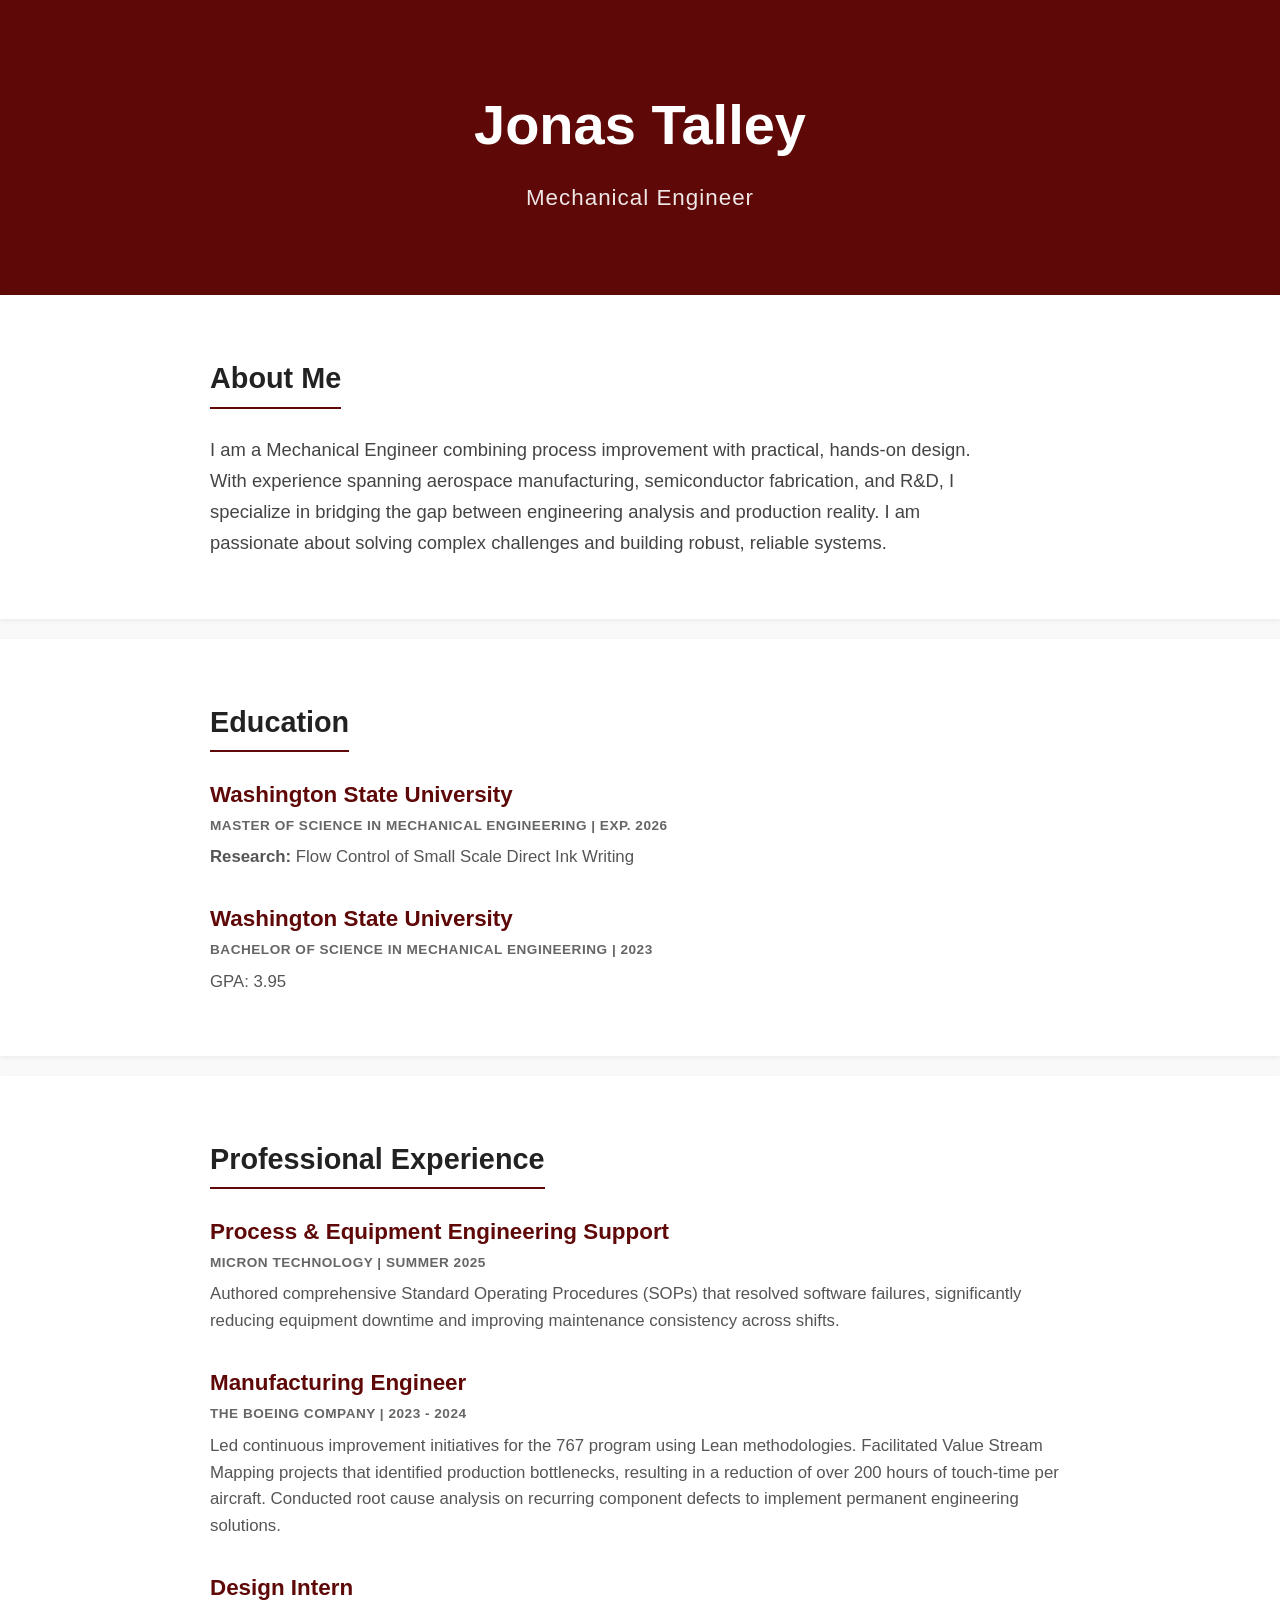
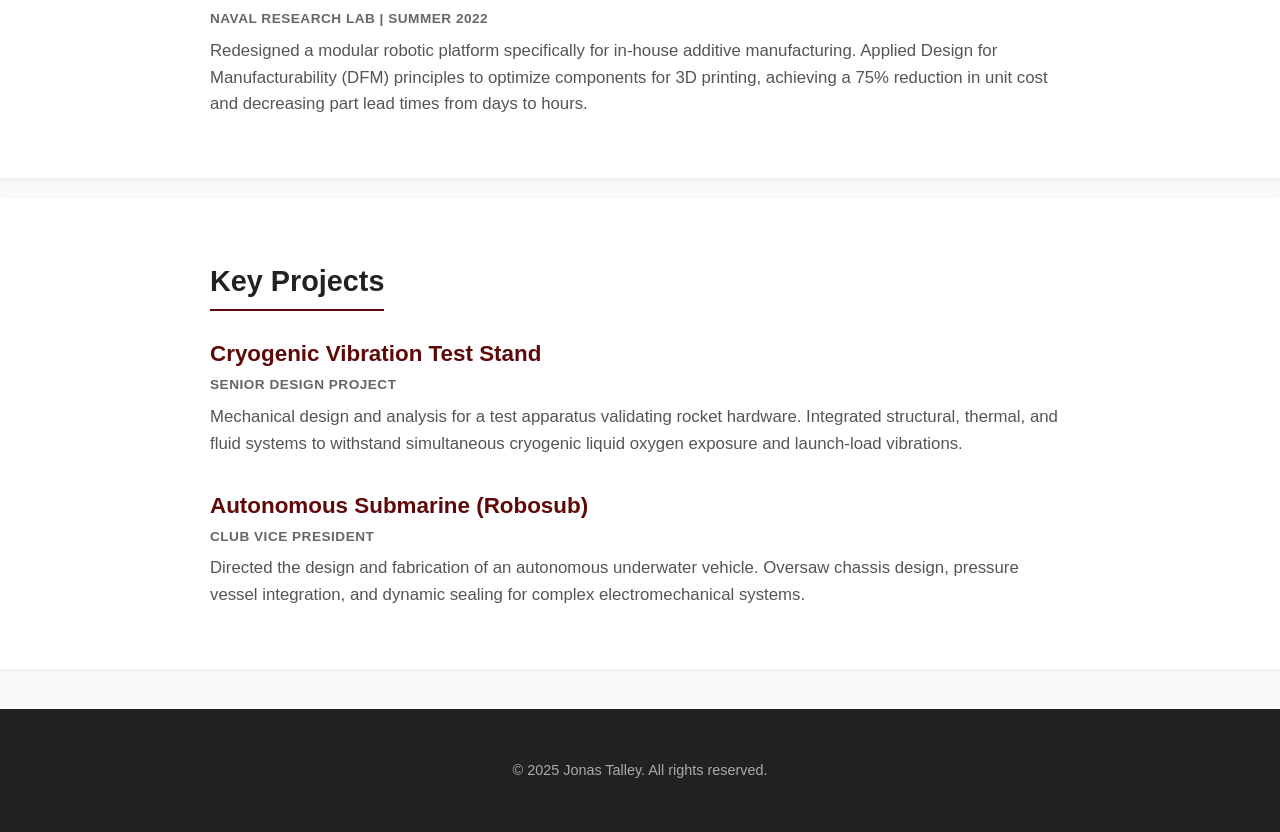
==== index.html @ 0e370367 "Detailed Experience Added more detailed experience and added projects section." ====
<!DOCTYPE html>
<html lang="en">
<head>
  <meta charset="UTF-8">
  <meta name="viewport" content="width=device-width, initial-scale=1.0">
  <title>Jonas Talley | Mechanical Engineer</title>
  <link rel="stylesheet" href="style.css">
</head>
<body>
  <!-- Header -->
  <header class="header">
    <div class="container">
      <h1 class="name">Jonas Talley</h1>
      <p class="title">Mechanical Engineer</p>
    </div>
  </header>

  <!-- About Me Section -->
  <section class="about" id="about">
    <div class="container">
      <h2>About Me</h2>
      <p>
        I am a Mechanical Engineer combining process improvement with practical, hands-on design. 
        With experience spanning aerospace manufacturing, semiconductor fabrication, and R&D, I specialize in 
        bridging the gap between engineering analysis and production reality. I am passionate about solving 
        complex challenges and building robust, reliable systems.
      </p>
    </div>
  </section>

  <!-- Education Section -->
  <section class="education" id="education">
    <div class="container">
      <h2>Education</h2>
      <div class="entry">
        <h3>Washington State University</h3>
        <p class="meta">Master of Science in Mechanical Engineering | Exp. 2026</p>
        <p><strong>Research:</strong> Flow Control of Small Scale Direct Ink Writing</p>
      </div>
      <div class="entry">
        <h3>Washington State University</h3>
        <p class="meta">Bachelor of Science in Mechanical Engineering | 2023</p>
        <p>GPA: 3.95</p>
      </div>
    </div>
  </section>

  <!-- Work Experience Section -->
  <section class="experience" id="experience">
    <div class="container">
      <h2>Professional Experience</h2>
      
      <div class="entry">
        <h3>Process & Equipment Engineering Support</h3>
        <p class="meta">Micron Technology | Summer 2025</p>
        <p>
          Authored comprehensive Standard Operating Procedures (SOPs) that resolved software failures, 
          significantly reducing equipment downtime and improving maintenance consistency across shifts.
        </p>
      </div>

      <div class="entry">
        <h3>Manufacturing Engineer</h3>
        <p class="meta">The Boeing Company | 2023 - 2024</p>
        <p>
          Led continuous improvement initiatives for the 767 program using Lean methodologies. 
          Facilitated Value Stream Mapping projects that identified production bottlenecks, resulting in a reduction 
          of over 200 hours of touch-time per aircraft. Conducted root cause analysis on recurring component defects 
          to implement permanent engineering solutions.
        </p>
      </div>

      <div class="entry">
        <h3>Design Intern</h3>
        <p class="meta">Naval Research Lab | Summer 2022</p>
        <p>
          Redesigned a modular robotic platform specifically for in-house additive manufacturing. 
          Applied Design for Manufacturability (DFM) principles to optimize components for 3D printing, 
          achieving a 75% reduction in unit cost and decreasing part lead times from days to hours.
        </p>
      </div>

    </div>
  </section>

  <!-- Projects Section -->
  <section class="projects" id="projects">
    <div class="container">
      <h2>Key Projects</h2>
      
      <div class="entry">
        <h3>Cryogenic Vibration Test Stand</h3>
        <p class="meta">Senior Design Project</p>
        <p>
          Mechanical design and analysis for a test apparatus validating rocket hardware. 
          Integrated structural, thermal, and fluid systems to withstand simultaneous cryogenic liquid oxygen 
          exposure and launch-load vibrations.
        </p>
      </div>

      <div class="entry">
        <h3>Autonomous Submarine (Robosub)</h3>
        <p class="meta">Club Vice President</p>
        <p>
          Directed the design and fabrication of an autonomous underwater vehicle. 
          Oversaw chassis design, pressure vessel integration, and dynamic sealing for complex electromechanical systems.
        </p>
      </div>

    </div>
  </section>

  <!-- Footer -->
  <footer class="footer">
    <div class="container">
      <p>&copy; 2025 Jonas Talley. All rights reserved.</p>
    </div>
  </footer>
</body>
</html>
---- style.css ----
/* General Reset */
* {
    margin: 0;
    padding: 0;
    box-sizing: border-box;
  }
  
  /* Body and Basic Styling */
  body {
    font-family: 'Helvetica Neue', Arial, sans-serif;
    line-height: 1.6;
    background-color: #f9f9f9;
    color: #333;
  }
  
  .container {
    max-width: 900px;
    margin: 0 auto;
    padding: 20px;
  }
  
  /* Header */
  .header {
    background-color: #5f0808;
    color: white;
    padding: 60px 0;
    text-align: center;
  }
  
  .header .name {
    font-size: 3.5rem;
    margin-bottom: 10px;
    font-weight: 700;
  }
  
  .header .title {
    font-size: 1.4rem;
    font-weight: 300;
    opacity: 0.9;
    letter-spacing: 1px;
  }
  
  /* Section Titles */
  h2 {
    font-size: 1.8rem;
    margin-bottom: 25px;
    color: #222;
    border-bottom: 2px solid #5f0808;
    display: inline-block;
    padding-bottom: 5px;
  }
  
  section {
    padding: 40px 0;
    background-color: #fff;
    margin-bottom: 20px;
    box-shadow: 0 2px 5px rgba(0,0,0,0.05);
  }

  /* About Section Specifics */
  .about p {
    font-size: 1.15rem;
    line-height: 1.7;
    color: #444;
    max-width: 800px;
  }
  
  /* Entries (Education, Experience, Projects) */
  .entry {
    margin-bottom: 30px;
  }
  
  .entry:last-child {
    margin-bottom: 0;
  }
  
  .entry h3 {
    font-size: 1.4rem;
    color: #5f0808;
    margin-bottom: 2px;
  }
  
  .entry .meta {
    font-size: 1rem;
    color: #666;
    font-weight: 600;
    margin-bottom: 8px;
    text-transform: uppercase;
    font-size: 0.85rem;
    letter-spacing: 0.5px;
  }
  
  .entry p {
    font-size: 1.05rem;
    color: #555;
  }
  
  /* Footer */
  .footer {
    background-color: #222;
    color: #aaa;
    padding: 30px 0;
    text-align: center;
    margin-top: 40px;
  }
  
  .footer p {
    font-size: 0.9rem;
  }
  
  /* Responsive */
  @media (max-width: 600px) {
    .header .name {
      font-size: 2.5rem;
    }
    .container {
      width: 90%;
    }
  }
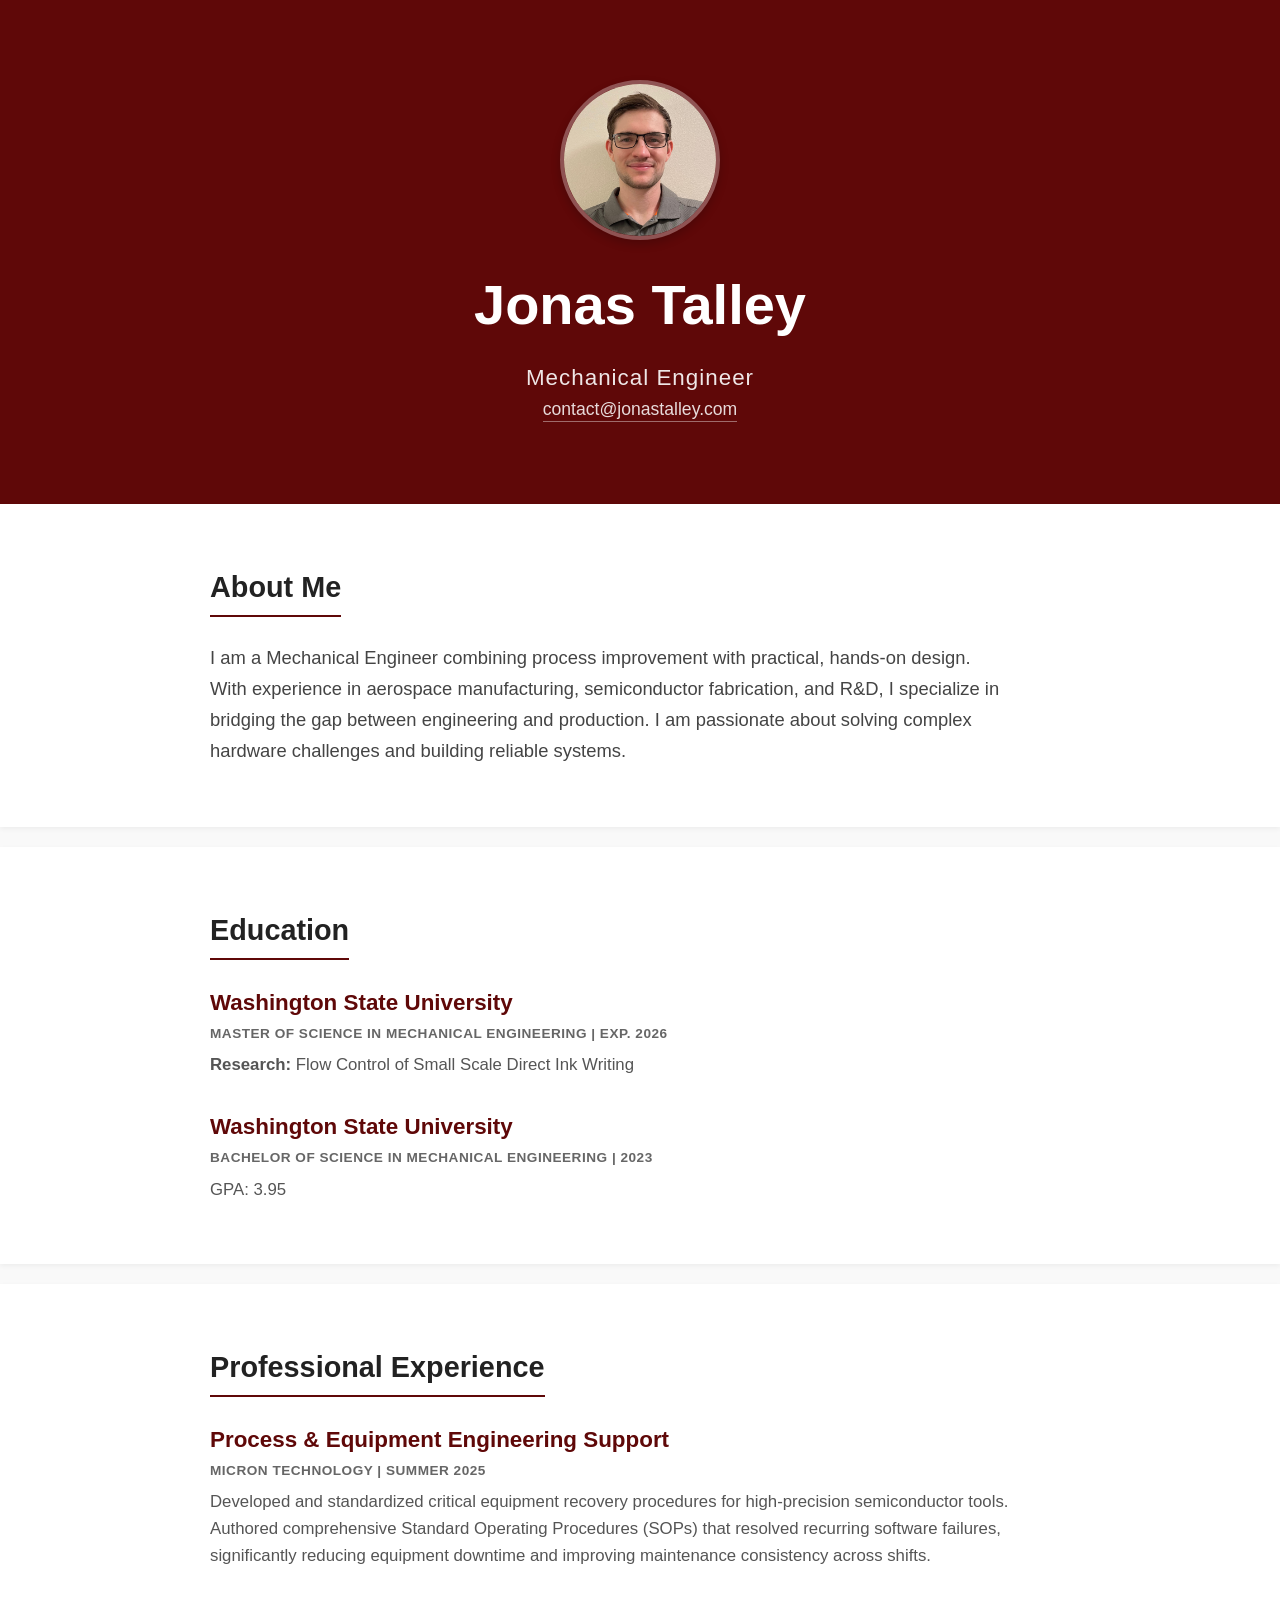
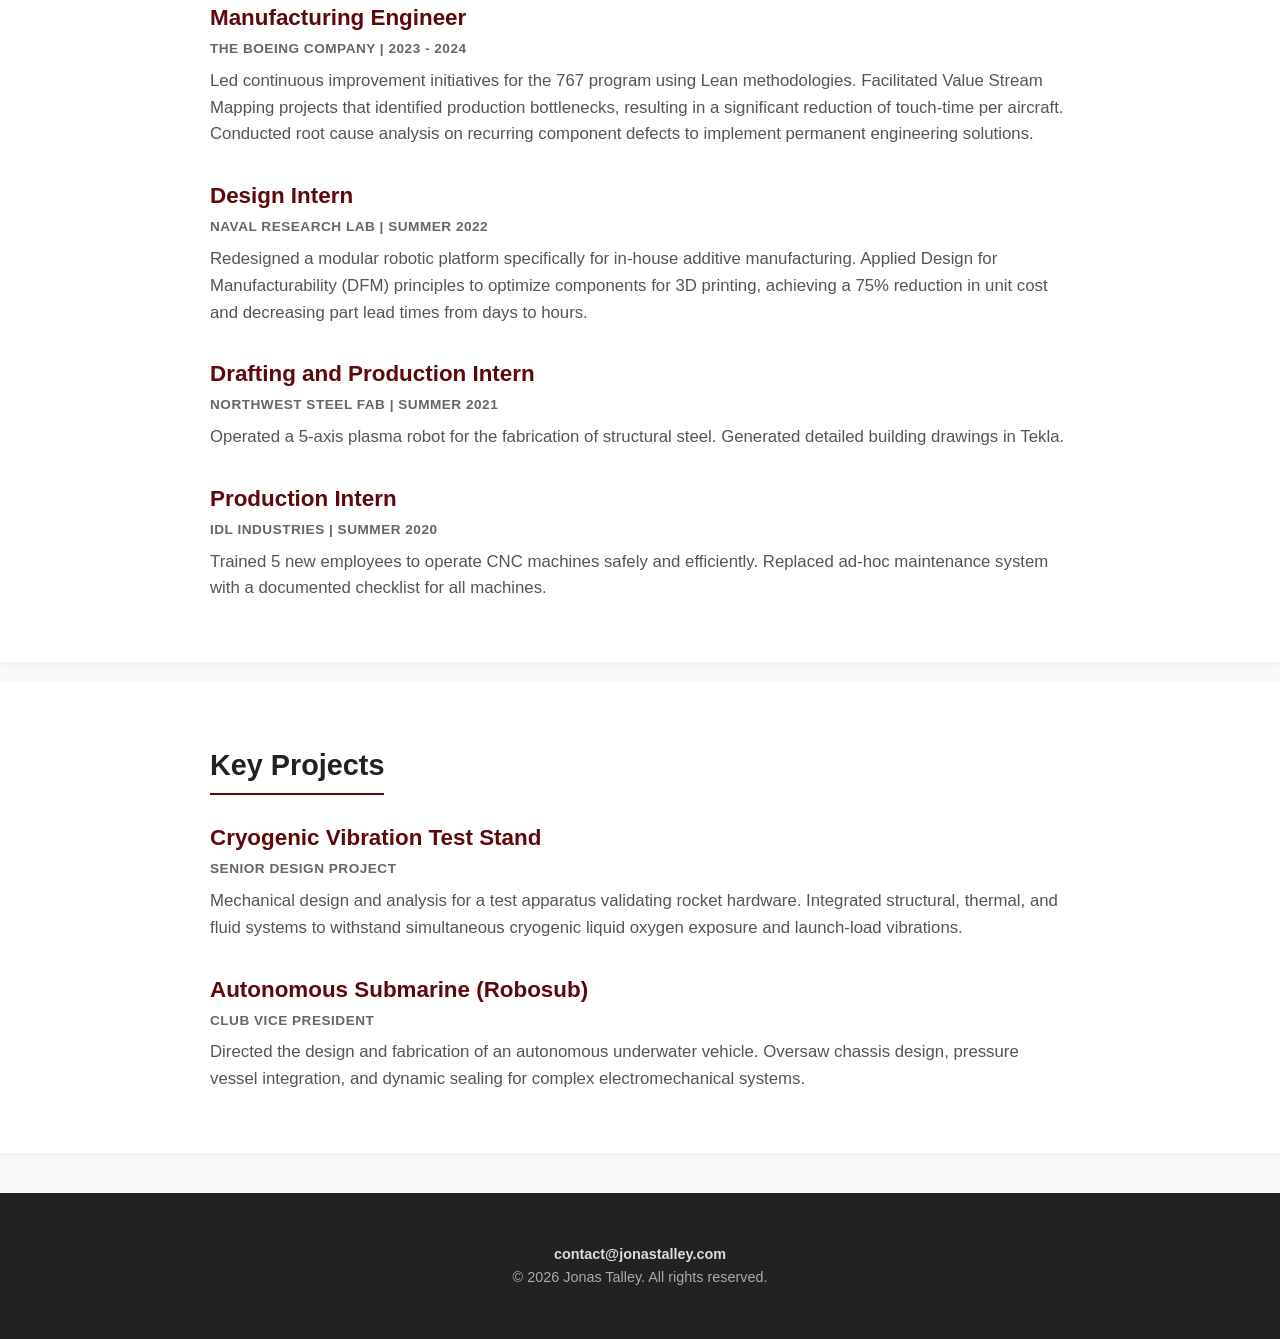
==== commit 1c0da273: "Photo & Contact Info Added profile photo and contact info. Added more relevant experience." ====
--- a/index.html
+++ b/index.html
@@ -10,8 +10,13 @@
   <!-- Header -->
   <header class="header">
     <div class="container">
+      <!-- Profile Photo: Updated path to 'images' folder -->
+      <img src="images/profile.jpg" alt="Jonas Talley" class="profile-photo">
+      
       <h1 class="name">Jonas Talley</h1>
       <p class="title">Mechanical Engineer</p>
+
+      <a href="mailto:contact@jonastalley.com" class="contact-link header-contact">contact@jonastalley.com</a>
     </div>
   </header>
 
@@ -21,9 +26,9 @@
       <h2>About Me</h2>
       <p>
         I am a Mechanical Engineer combining process improvement with practical, hands-on design. 
-        With experience spanning aerospace manufacturing, semiconductor fabrication, and R&D, I specialize in 
-        bridging the gap between engineering analysis and production reality. I am passionate about solving 
-        complex challenges and building robust, reliable systems.
+        With experience in aerospace manufacturing, semiconductor fabrication, and R&D, I specialize in 
+        bridging the gap between engineering and production. I am passionate about solving 
+        complex hardware challenges and building reliable systems.
       </p>
     </div>
   </section>
@@ -54,7 +59,8 @@
         <h3>Process & Equipment Engineering Support</h3>
         <p class="meta">Micron Technology | Summer 2025</p>
         <p>
-          Authored comprehensive Standard Operating Procedures (SOPs) that resolved software failures, 
+          Developed and standardized critical equipment recovery procedures for high-precision semiconductor tools. 
+          Authored comprehensive Standard Operating Procedures (SOPs) that resolved recurring software failures, 
           significantly reducing equipment downtime and improving maintenance consistency across shifts.
         </p>
       </div>
@@ -64,9 +70,9 @@
         <p class="meta">The Boeing Company | 2023 - 2024</p>
         <p>
           Led continuous improvement initiatives for the 767 program using Lean methodologies. 
-          Facilitated Value Stream Mapping projects that identified production bottlenecks, resulting in a reduction 
-          of over 200 hours of touch-time per aircraft. Conducted root cause analysis on recurring component defects 
-          to implement permanent engineering solutions.
+          Facilitated Value Stream Mapping projects that identified production bottlenecks, resulting in 
+          a significant reduction of touch-time per aircraft. Conducted root cause analysis on recurring 
+          component defects to implement permanent engineering solutions.
         </p>
       </div>
 
@@ -77,6 +83,24 @@
           Redesigned a modular robotic platform specifically for in-house additive manufacturing. 
           Applied Design for Manufacturability (DFM) principles to optimize components for 3D printing, 
           achieving a 75% reduction in unit cost and decreasing part lead times from days to hours.
+        </p>
+      </div>
+
+      <div class="entry">
+        <h3>Drafting and Production Intern</h3>
+        <p class="meta">Northwest Steel Fab | Summer 2021</p>
+        <p>
+          Operated a 5-axis plasma robot for the fabrication of structural steel. Generated detailed 
+          building drawings in Tekla.
+        </p>
+      </div>
+
+      <div class="entry">
+        <h3>Production Intern</h3>
+        <p class="meta">IDL Industries | Summer 2020</p>
+        <p>
+          Trained 5 new employees to operate CNC machines safely and efficiently.
+          Replaced ad-hoc maintenance system with a documented checklist for all machines.
         </p>
       </div>
 
@@ -113,8 +137,13 @@
   <!-- Footer -->
   <footer class="footer">
     <div class="container">
-      <p>&copy; 2025 Jonas Talley. All rights reserved.</p>
+      <p class="footer-contact"><a href="mailto:contact@jonastalley.com">contact@jonastalley.com</a></p>
+      <p>&copy; <span id="year">2025</span> Jonas Talley. All rights reserved.</p>
     </div>
   </footer>
+
+  <script>
+    document.getElementById('year').textContent = new Date().getFullYear();
+  </script>
 </body>
 </html>
--- a/style.css
+++ b/style.css
@@ -1,4 +1,3 @@
-/* General Reset */
 * {
     margin: 0;
     padding: 0;
@@ -26,6 +25,20 @@
     padding: 60px 0;
     text-align: center;
   }
+
+  /* Profile Photo Styling */
+  .header .profile-photo {
+    width: 160px;
+    height: 160px;
+    border-radius: 50%;
+    object-fit: cover; /* Ensures the image fills the circle without distortion */
+    border: 4px solid rgba(255, 255, 255, 0.3); /* Subtle border ring */
+    margin-bottom: 20px;
+    display: block;
+    margin-left: auto;
+    margin-right: auto;
+    box-shadow: 0 4px 10px rgba(0,0,0,0.2);
+  }
   
   .header .name {
     font-size: 3.5rem;
@@ -40,6 +53,20 @@
     letter-spacing: 1px;
   }
   
+  .header-contact {
+    color: rgba(255, 255, 255, 0.85);
+    text-decoration: none;
+    font-size: 1.1rem;
+    border-bottom: 1px solid rgba(255, 255, 255, 0.4);
+    padding-bottom: 2px;
+    transition: all 0.2s ease;
+  }
+
+  .header-contact:hover {
+    color: #fff;
+    border-bottom-color: #fff;
+  }
+
   /* Section Titles */
   h2 {
     font-size: 1.8rem;
@@ -65,7 +92,7 @@
     max-width: 800px;
   }
   
-  /* Entries (Education, Experience, Projects) */
+  /* Entries */
   .entry {
     margin-bottom: 30px;
   }
@@ -107,9 +134,25 @@
   .footer p {
     font-size: 0.9rem;
   }
+
+  .footer a {
+    color: #ddd;
+    text-decoration: none;
+    font-weight: bold;
+  }
+
+  .footer a:hover {
+    color: white;
+    text-decoration: underline;
+  }
   
   /* Responsive */
   @media (max-width: 600px) {
+    /* Hide profile photo on small screens */
+    .header .profile-photo {
+        display: none;
+    }
+
     .header .name {
       font-size: 2.5rem;
     }
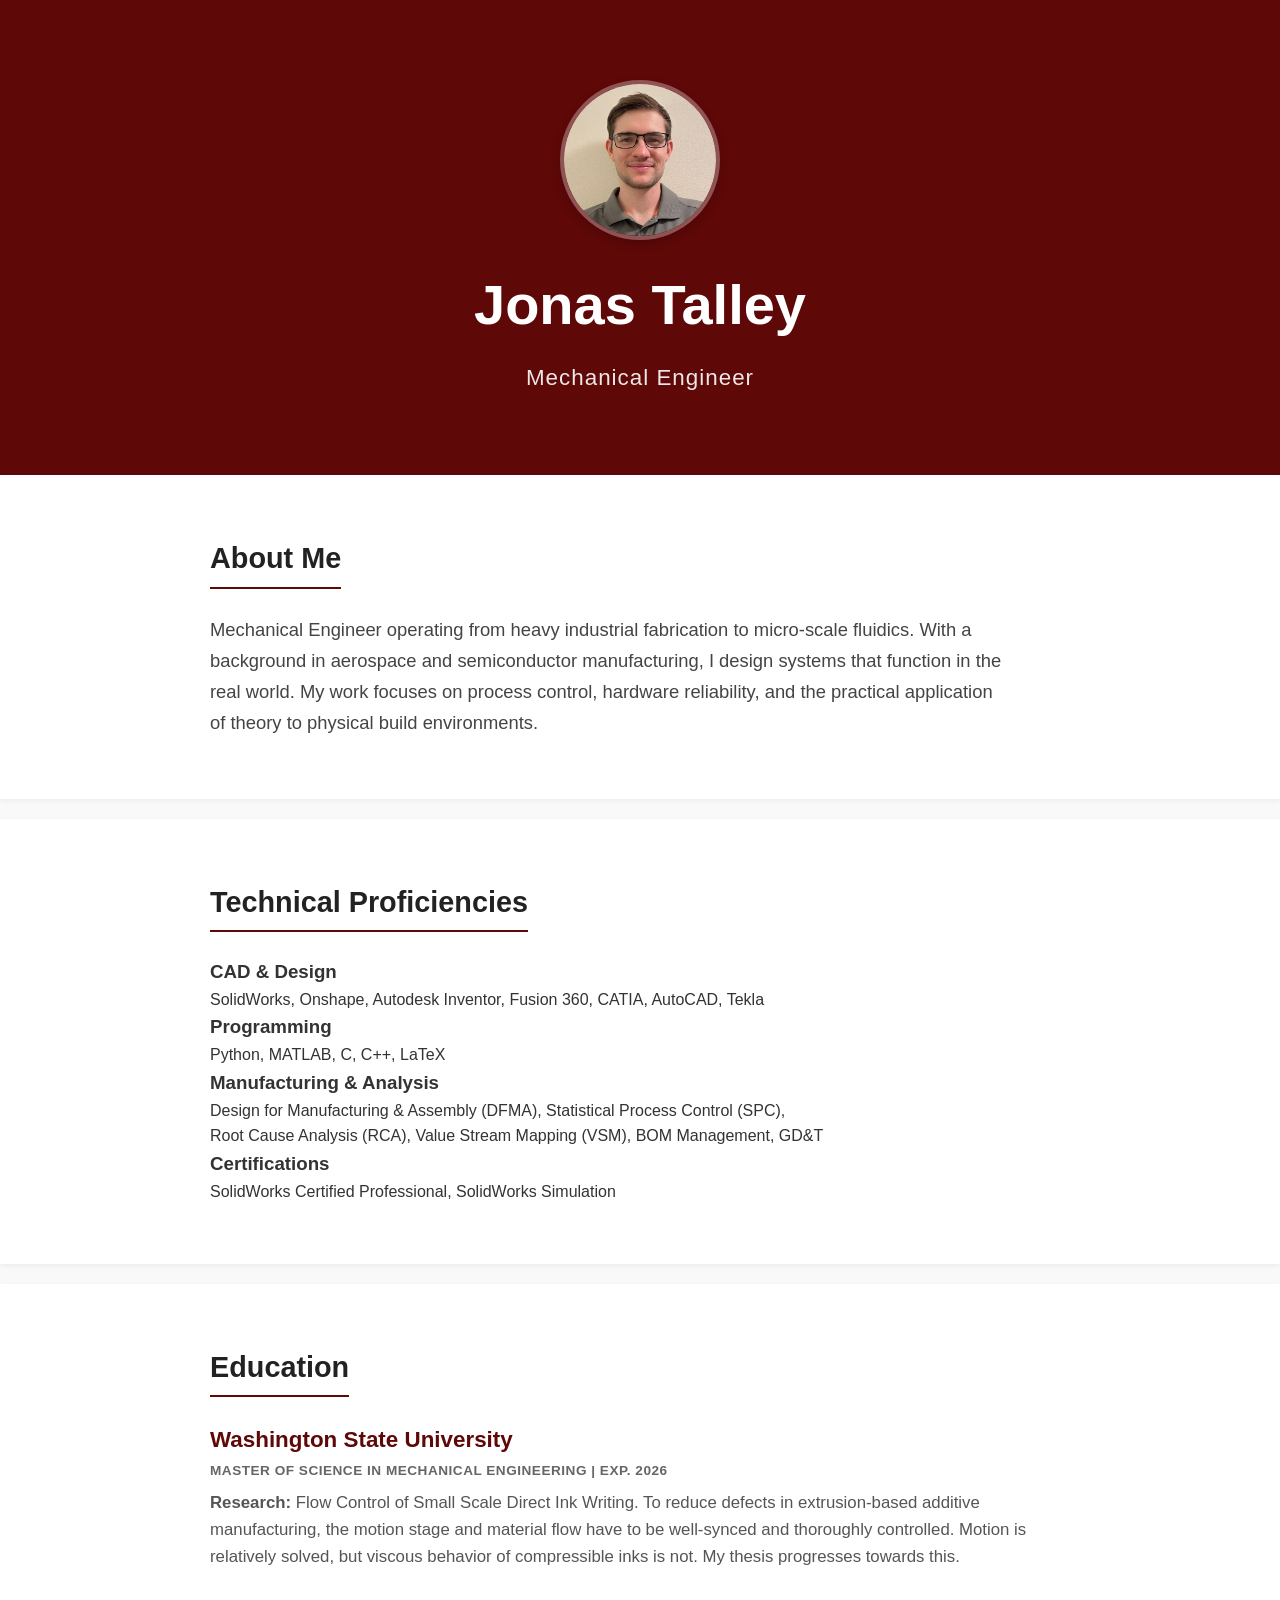
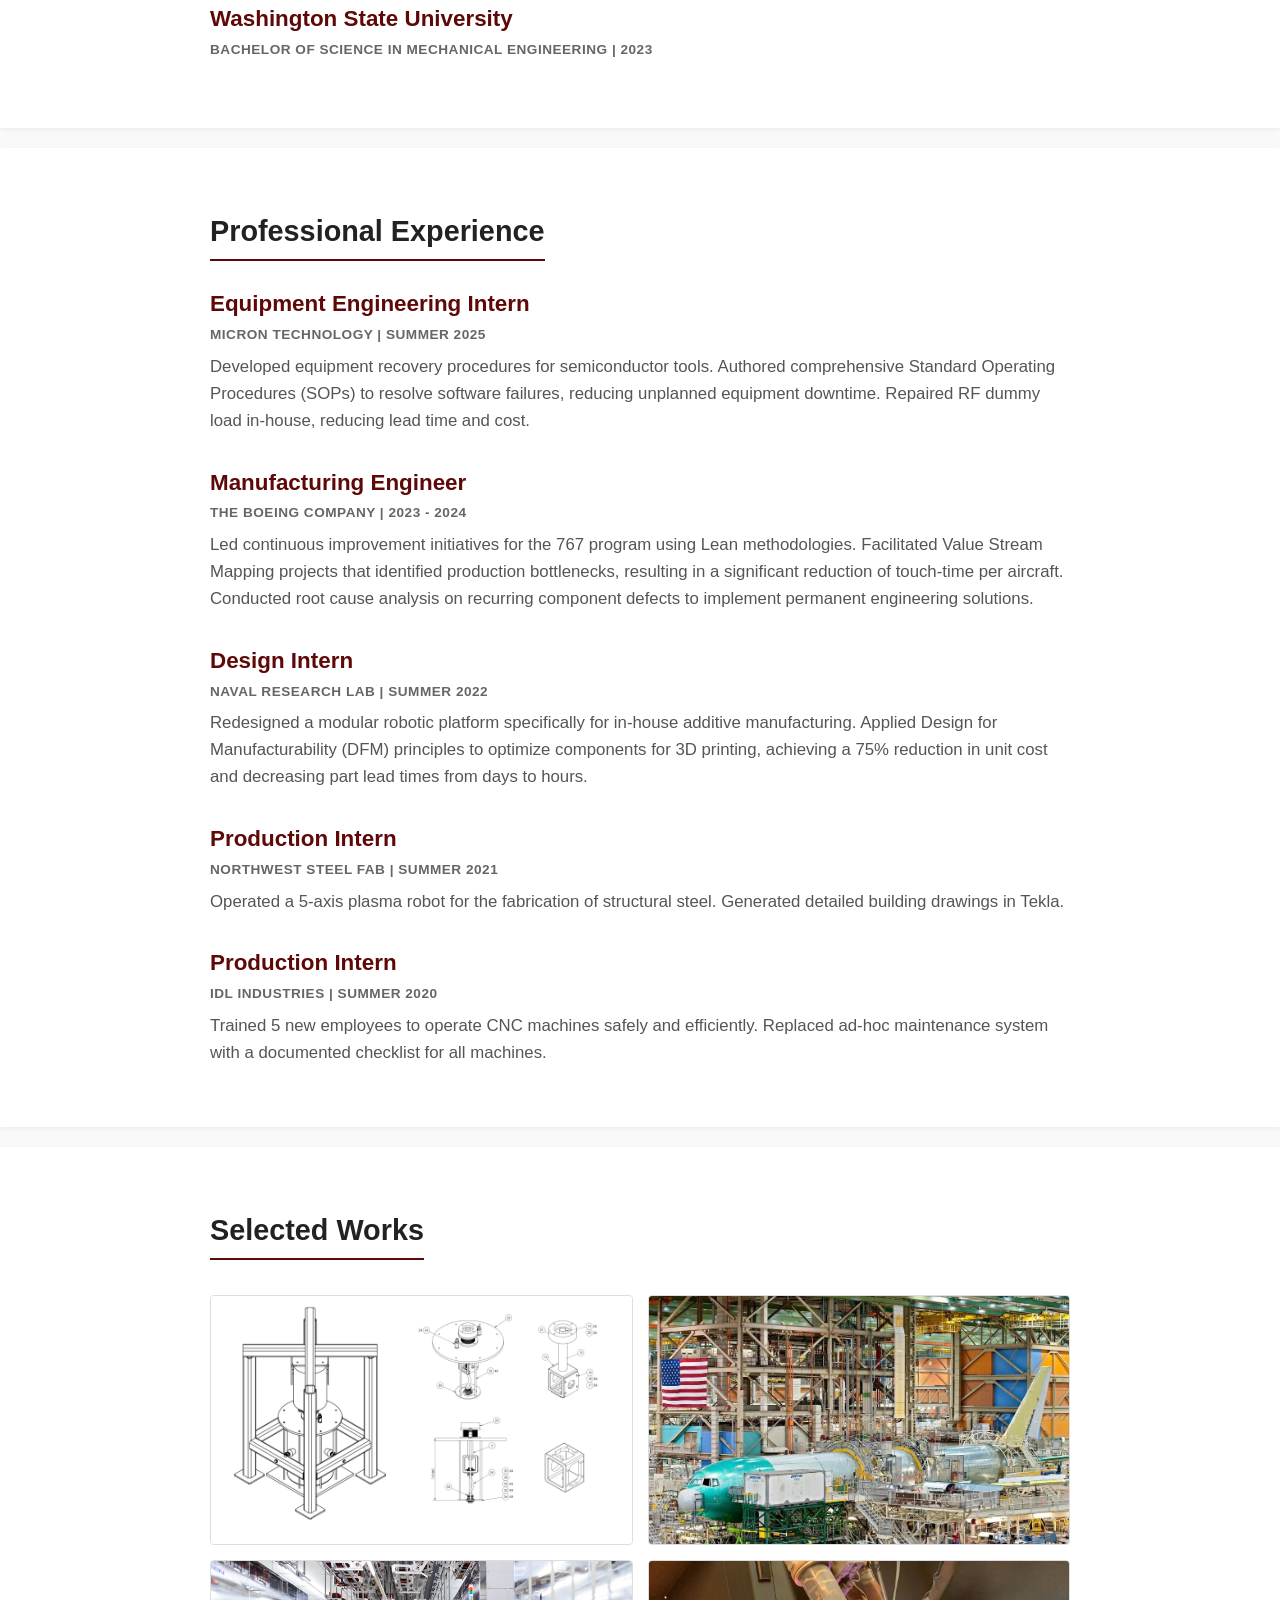
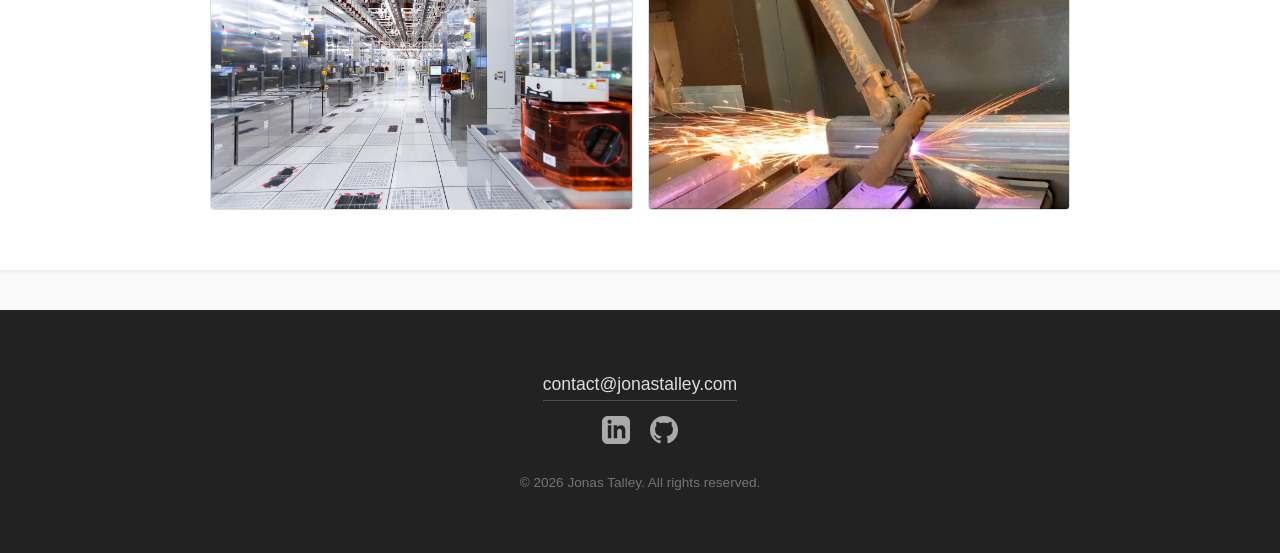
==== commit d2a34274: "Selected Work Images Added selected work images, as well as slight reformatting to other text." ====
--- a/index.html
+++ b/index.html
@@ -4,64 +4,85 @@
   <meta charset="UTF-8">
   <meta name="viewport" content="width=device-width, initial-scale=1.0">
   <title>Jonas Talley | Mechanical Engineer</title>
-  <link rel="stylesheet" href="style.css">
+  <link rel="stylesheet" href="style.css?v=1.3">
 </head>
 <body>
-  <!-- Header -->
   <header class="header">
     <div class="container">
-      <!-- Profile Photo: Updated path to 'images' folder -->
       <img src="images/profile.jpg" alt="Jonas Talley" class="profile-photo">
-      
       <h1 class="name">Jonas Talley</h1>
       <p class="title">Mechanical Engineer</p>
-
-      <a href="mailto:contact@jonastalley.com" class="contact-link header-contact">contact@jonastalley.com</a>
     </div>
   </header>
 
-  <!-- About Me Section -->
   <section class="about" id="about">
     <div class="container">
       <h2>About Me</h2>
       <p>
-        I am a Mechanical Engineer combining process improvement with practical, hands-on design. 
-        With experience in aerospace manufacturing, semiconductor fabrication, and R&D, I specialize in 
-        bridging the gap between engineering and production. I am passionate about solving 
-        complex hardware challenges and building reliable systems.
+        Mechanical Engineer operating from heavy industrial fabrication to micro-scale fluidics. 
+        With a background in aerospace and semiconductor manufacturing, I design systems that 
+        function in the real world. My work focuses on process control, hardware reliability, 
+        and the practical application of theory to physical build environments.
       </p>
     </div>
   </section>
 
-  <!-- Education Section -->
+  <section class="skills" id="skills">
+    <div class="container">
+      <h2>Technical Proficiencies</h2>
+      <div class="skills-grid">
+        <div class="skill-category">
+          <h3>CAD & Design</h3>
+          <p>SolidWorks, Onshape, Autodesk Inventor, Fusion 360, CATIA, AutoCAD, Tekla</p>
+        </div>
+        <div class="skill-category">
+          <h3>Programming</h3>
+          <p>Python, MATLAB, C, C++, LaTeX</p>
+        </div>
+        <div class="skill-category">
+          <h3>Manufacturing & Analysis</h3>
+          <p>
+            Design for Manufacturing & Assembly (DFMA), Statistical Process Control (SPC), <br>
+            Root Cause Analysis (RCA), Value Stream Mapping (VSM), BOM Management, GD&T</p>
+        </div>
+        <div class="skill-category">
+          <h3>Certifications</h3>
+          <p>SolidWorks Certified Professional, SolidWorks Simulation</p>
+        </div>
+      </div>
+    </div>
+  </section>
+
   <section class="education" id="education">
     <div class="container">
       <h2>Education</h2>
       <div class="entry">
         <h3>Washington State University</h3>
         <p class="meta">Master of Science in Mechanical Engineering | Exp. 2026</p>
-        <p><strong>Research:</strong> Flow Control of Small Scale Direct Ink Writing</p>
+        <p><strong>Research:</strong> Flow Control of Small Scale Direct Ink Writing.
+        To reduce defects in extrusion-based additive manufacturing, the motion stage and material
+        flow have to be well-synced and thoroughly controlled. Motion is relatively solved, but viscous
+        behavior of compressible inks is not. My thesis progresses towards this.</p>
       </div>
       <div class="entry">
         <h3>Washington State University</h3>
         <p class="meta">Bachelor of Science in Mechanical Engineering | 2023</p>
-        <p>GPA: 3.95</p>
-      </div>
-    </div>
-  </section>
-
-  <!-- Work Experience Section -->
+      </div>
+    </div>
+  </section>
+
   <section class="experience" id="experience">
     <div class="container">
       <h2>Professional Experience</h2>
       
       <div class="entry">
-        <h3>Process & Equipment Engineering Support</h3>
+        <h3>Equipment Engineering Intern</h3>
         <p class="meta">Micron Technology | Summer 2025</p>
         <p>
-          Developed and standardized critical equipment recovery procedures for high-precision semiconductor tools. 
-          Authored comprehensive Standard Operating Procedures (SOPs) that resolved recurring software failures, 
-          significantly reducing equipment downtime and improving maintenance consistency across shifts.
+          Developed equipment recovery procedures for semiconductor tools. 
+          Authored comprehensive Standard Operating Procedures (SOPs) to resolve software failures, 
+          reducing unplanned equipment downtime.
+          Repaired RF dummy load in-house, reducing lead time and cost.
         </p>
       </div>
 
@@ -87,7 +108,7 @@
       </div>
 
       <div class="entry">
-        <h3>Drafting and Production Intern</h3>
+        <h3>Production Intern</h3>
         <p class="meta">Northwest Steel Fab | Summer 2021</p>
         <p>
           Operated a 5-axis plasma robot for the fabrication of structural steel. Generated detailed 
@@ -107,38 +128,74 @@
     </div>
   </section>
 
-  <!-- Projects Section -->
   <section class="projects" id="projects">
     <div class="container">
-      <h2>Key Projects</h2>
+      <h2>Selected Works</h2>
       
-      <div class="entry">
-        <h3>Cryogenic Vibration Test Stand</h3>
-        <p class="meta">Senior Design Project</p>
-        <p>
-          Mechanical design and analysis for a test apparatus validating rocket hardware. 
-          Integrated structural, thermal, and fluid systems to withstand simultaneous cryogenic liquid oxygen 
-          exposure and launch-load vibrations.
-        </p>
-      </div>
-
-      <div class="entry">
-        <h3>Autonomous Submarine (Robosub)</h3>
-        <p class="meta">Club Vice President</p>
-        <p>
-          Directed the design and fabrication of an autonomous underwater vehicle. 
-          Oversaw chassis design, pressure vessel integration, and dynamic sealing for complex electromechanical systems.
-        </p>
-      </div>
-
-    </div>
-  </section>
-
-  <!-- Footer -->
+      <div class="project-grid">
+        
+        <div class="project-tile">
+          <img src="images/cryo-test-stand.jpg" alt="Cryogenic Test Stand Assembly">
+          <div class="tile-overlay">
+            <div class="tile-title">Cryogenic Vibration Test Stand</div>
+            <div class="tile-meta">Senior Design | SolidWorks & HAZOP</div>
+          </div>
+        </div>
+
+        <div class="project-tile">
+          <img src="images/767-assembly-line.jpg" alt="767 Assembly Line">
+          <div class="tile-overlay">
+            <div class="tile-title">767 Production Line</div>
+            <div class="tile-meta">Boeing | Manufacturing Engineer</div>
+          </div>
+        </div>
+  
+        <div class="project-tile">
+          <img src="images/micron-cleanroom.jpg" alt="Micron Cleanroom">
+          <div class="tile-overlay">
+            <div class="tile-title">Semiconductor Equipment Recovery</div>
+            <div class="tile-meta">Micron | SOP Creation</div>
+          </div>
+        </div>
+
+        <div class="project-tile">
+          <img src="images/northwest-steel-fab-python.jpg" alt="PythonX Plasma Robot">
+          <div class="tile-overlay">
+            <div class="tile-title">5-Axis Plasma Robot</div>
+            <div class="tile-meta">Steel Fabrication Internship | Production and Drafting</div>
+          </div>
+        </div>
+        
+        
+
+        
+
+      </div>
+    </div>
+  </section>
+
   <footer class="footer">
     <div class="container">
-      <p class="footer-contact"><a href="mailto:contact@jonastalley.com">contact@jonastalley.com</a></p>
-      <p>&copy; <span id="year">2025</span> Jonas Talley. All rights reserved.</p>
+      
+      <div class="footer-interactions">
+        <a href="mailto:contact@jonastalley.com" class="footer-email">contact@jonastalley.com</a>
+        
+        <div class="social-icons">
+          <a href="https://linkedin.com/in/jonastalley" target="_blank" aria-label="LinkedIn">
+            <svg viewBox="0 0 24 24" class="icon">
+              <path d="M19 0h-14c-2.761 0-5 2.239-5 5v14c0 2.761 2.239 5 5 5h14c2.762 0 5-2.239 5-5v-14c0-2.761-2.238-5-5-5zm-11 19h-3v-11h3v11zm-1.5-12.268c-.966 0-1.75-.79-1.75-1.764s.784-1.764 1.75-1.764 1.75.79 1.75 1.764-.783 1.764-1.75 1.764zm13.5 12.268h-3v-5.604c0-3.368-4-3.113-4 0v5.604h-3v-11h3v1.765c1.396-2.586 7-2.777 7 2.476v6.759z"/>
+            </svg>
+          </a>
+          
+          <a href="https://github.com/jonas-talley" target="_blank" aria-label="GitHub">
+            <svg viewBox="0 0 24 24" class="icon">
+              <path d="M12 0c-6.626 0-12 5.373-12 12 0 5.302 3.438 9.8 8.207 11.387.599.111.793-.261.793-.577v-2.234c-3.338.726-4.033-1.416-4.033-1.416-.546-1.387-1.333-1.756-1.333-1.756-1.089-.745.083-.729.083-.729 1.205.084 1.839 1.237 1.839 1.237 1.07 1.834 2.807 1.304 3.492.997.107-.775.418-1.305.762-1.604-2.665-.305-5.467-1.334-5.467-5.931 0-1.311.469-2.381 1.236-3.221-.124-.303-.535-1.524.117-3.176 0 0 1.008-.322 3.301 1.23.957-.266 1.983-.399 3.003-.404 1.02.005 2.047.138 3.006.404 2.291-1.552 3.297-1.23 3.297-1.23.653 1.653.242 2.874.118 3.176.77.84 1.235 1.911 1.235 3.221 0 4.609-2.807 5.624-5.479 5.921.43.372.823 1.102.823 2.222v3.293c0 .319.192.694.801.576 4.765-1.589 8.199-6.086 8.199-11.386 0-6.627-5.373-12-12-12z"/>
+            </svg>
+          </a>
+        </div>
+      </div>
+
+      <p class="copyright">&copy; <span id="year">2026</span> Jonas Talley. All rights reserved.</p>
     </div>
   </footer>
 
--- a/style.css
+++ b/style.css
@@ -25,14 +25,14 @@
     padding: 60px 0;
     text-align: center;
   }
-
+  
   /* Profile Photo Styling */
   .header .profile-photo {
     width: 160px;
     height: 160px;
     border-radius: 50%;
-    object-fit: cover; /* Ensures the image fills the circle without distortion */
-    border: 4px solid rgba(255, 255, 255, 0.3); /* Subtle border ring */
+    object-fit: cover;
+    border: 4px solid rgba(255, 255, 255, 0.3);
     margin-bottom: 20px;
     display: block;
     margin-left: auto;
@@ -53,20 +53,6 @@
     letter-spacing: 1px;
   }
   
-  .header-contact {
-    color: rgba(255, 255, 255, 0.85);
-    text-decoration: none;
-    font-size: 1.1rem;
-    border-bottom: 1px solid rgba(255, 255, 255, 0.4);
-    padding-bottom: 2px;
-    transition: all 0.2s ease;
-  }
-
-  .header-contact:hover {
-    color: #fff;
-    border-bottom-color: #fff;
-  }
-
   /* Section Titles */
   h2 {
     font-size: 1.8rem;
@@ -83,7 +69,7 @@
     margin-bottom: 20px;
     box-shadow: 0 2px 5px rgba(0,0,0,0.05);
   }
-
+  
   /* About Section Specifics */
   .about p {
     font-size: 1.15rem;
@@ -121,42 +107,153 @@
     font-size: 1.05rem;
     color: #555;
   }
-  
-  /* Footer */
+
+  /* --- Mosaic Grid Layout --- */
+  .project-grid {
+    display: grid;
+    grid-template-columns: repeat(auto-fill, minmax(280px, 1fr));
+    grid-auto-rows: 250px;
+    gap: 15px;
+    margin-top: 10px;
+  }
+  
+  .project-tile {
+    position: relative;
+    border-radius: 4px;
+    overflow: hidden;
+    border: 1px solid #ddd;
+    background: #f0f0f0;
+  }
+  
+  .project-tile.wide {
+    grid-column: span 2;
+  }
+  
+  .project-tile img {
+    width: 100%;
+    height: 100%;
+    object-fit: cover;
+    transition: transform 0.3s ease;
+  }
+  
+  .project-tile:hover img {
+    transform: scale(1.05);
+  }
+  
+  /* Overlay Text */
+  .tile-overlay {
+    position: absolute;
+    bottom: 0;
+    left: 0;
+    right: 0;
+    background: rgba(0, 0, 0, 0.85);
+    color: white;
+    padding: 15px;
+    transform: translateY(100%);
+    transition: transform 0.3s ease;
+    display: flex;
+    flex-direction: column;
+    justify-content: flex-end;
+  }
+  
+  .project-tile:hover .tile-overlay {
+    transform: translateY(0);
+  }
+  
+  .tile-title {
+    font-size: 1.1rem;
+    font-weight: 700;
+    color: #fff;
+    margin-bottom: 5px;
+  }
+  
+  .tile-meta {
+    font-size: 0.85rem;
+    color: #ccc;
+    text-transform: uppercase;
+    letter-spacing: 0.5px;
+  }
+  
+  /* --- Footer & Social Icons --- */
   .footer {
     background-color: #222;
     color: #aaa;
-    padding: 30px 0;
+    padding: 40px 0;
     text-align: center;
     margin-top: 40px;
   }
   
-  .footer p {
-    font-size: 0.9rem;
-  }
-
-  .footer a {
+  .footer-interactions {
+    display: flex;
+    flex-direction: column;
+    align-items: center;
+    gap: 15px;
+    margin-bottom: 20px;
+  }
+
+  .footer-email {
     color: #ddd;
     text-decoration: none;
-    font-weight: bold;
-  }
-
-  .footer a:hover {
-    color: white;
-    text-decoration: underline;
+    font-size: 1.1rem;
+    border-bottom: 1px solid rgba(255,255,255,0.2);
+    padding-bottom: 2px;
+    transition: color 0.2s;
+  }
+
+  .footer-email:hover {
+    color: #fff;
+    border-color: #fff;
+  }
+
+  .social-icons {
+    display: flex;
+    gap: 20px;
+    justify-content: center;
+  }
+
+  /* SVG Icon Styling */
+  .icon {
+    width: 28px;
+    height: 28px;
+    fill: #aaa; /* Base gray color */
+    transition: fill 0.2s ease, transform 0.2s ease;
+  }
+
+  .social-icons a:hover .icon {
+    fill: #fff; /* White on hover */
+    transform: scale(1.1); /* Subtle grow effect */
+  }
+  
+  .copyright {
+    font-size: 0.85rem;
+    opacity: 0.6;
   }
   
   /* Responsive */
-  @media (max-width: 600px) {
-    /* Hide profile photo on small screens */
+  @media (max-width: 768px) {
     .header .profile-photo {
         display: none;
     }
-
+  
     .header .name {
       font-size: 2.5rem;
     }
     .container {
       width: 90%;
     }
+
+    /* Grid Fixes */
+    .project-tile.wide {
+      grid-column: span 1;
+    }
+
+    .tile-overlay {
+      transform: translateY(0); 
+      background: linear-gradient(to top, rgba(0,0,0,0.9), rgba(0,0,0,0)); 
+      padding-top: 40px; 
+    }
+
+    .project-grid {
+      grid-auto-rows: 220px; 
+    }
   }
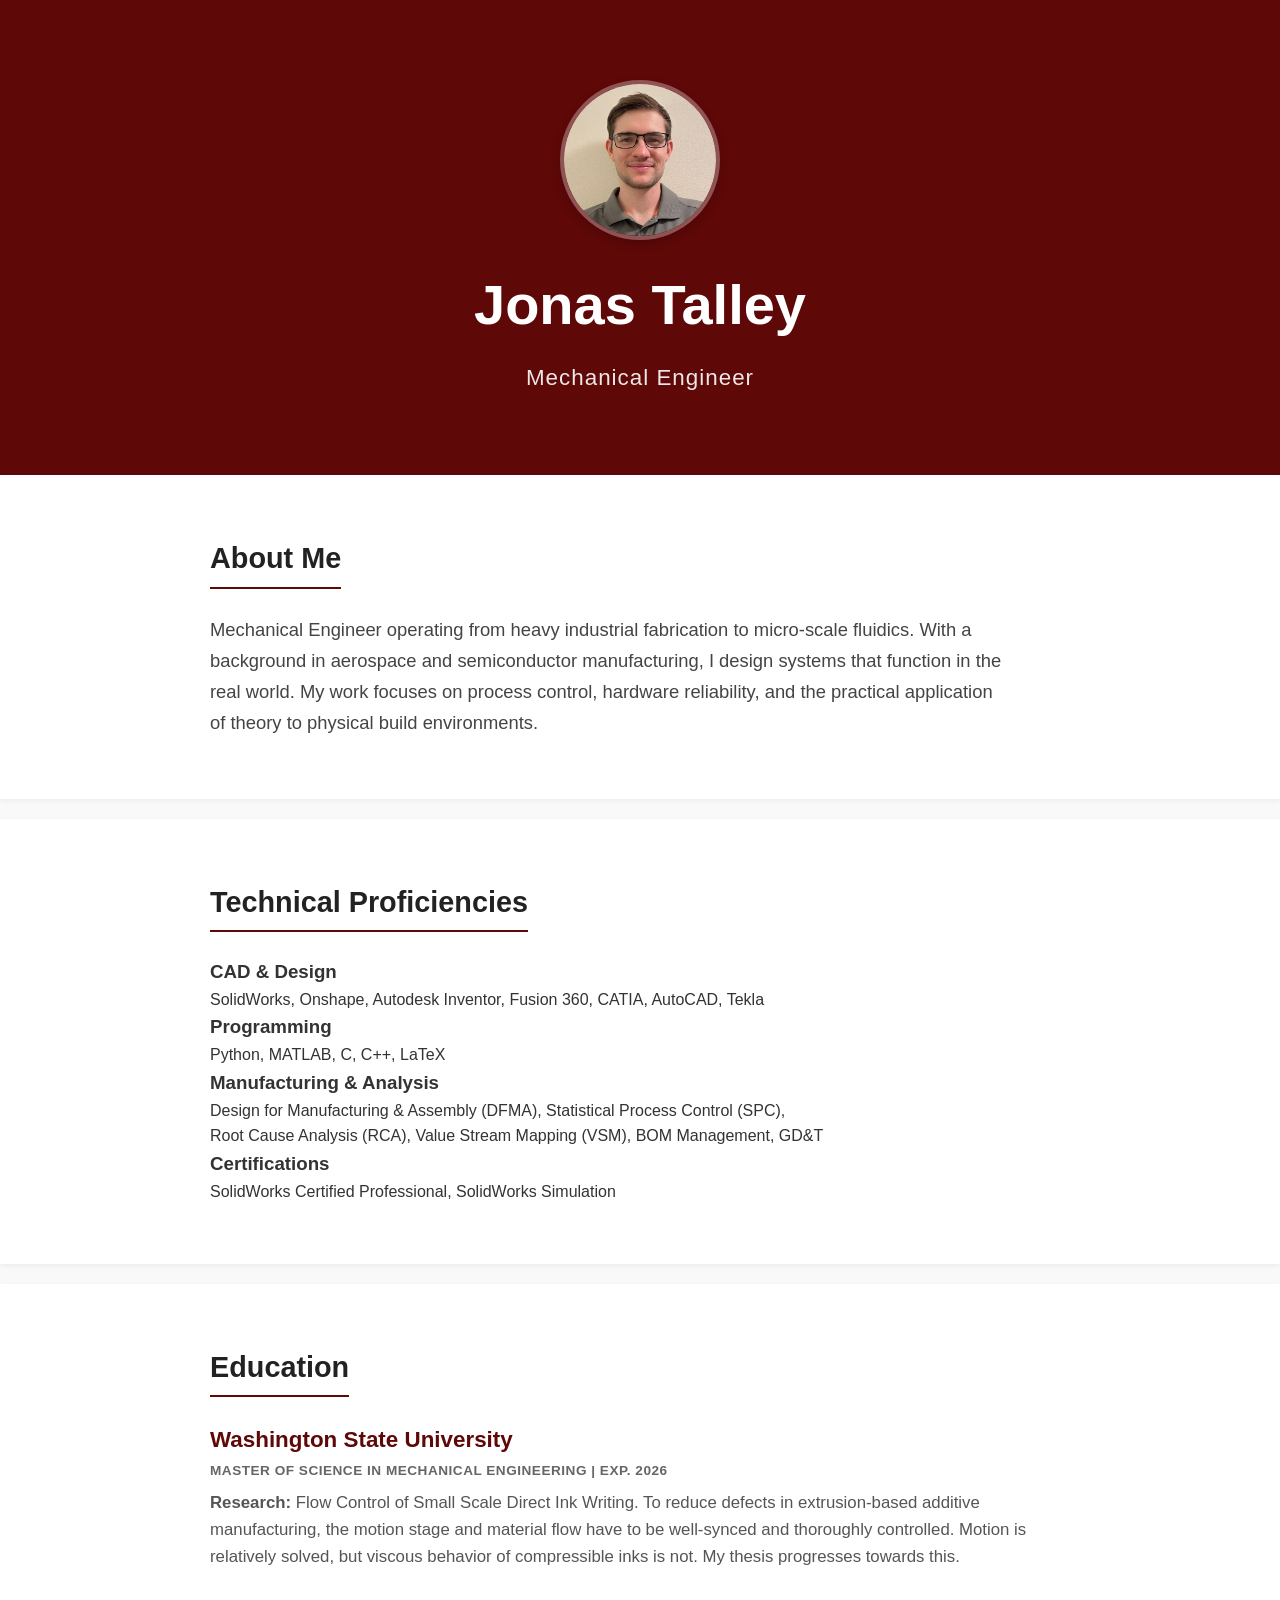
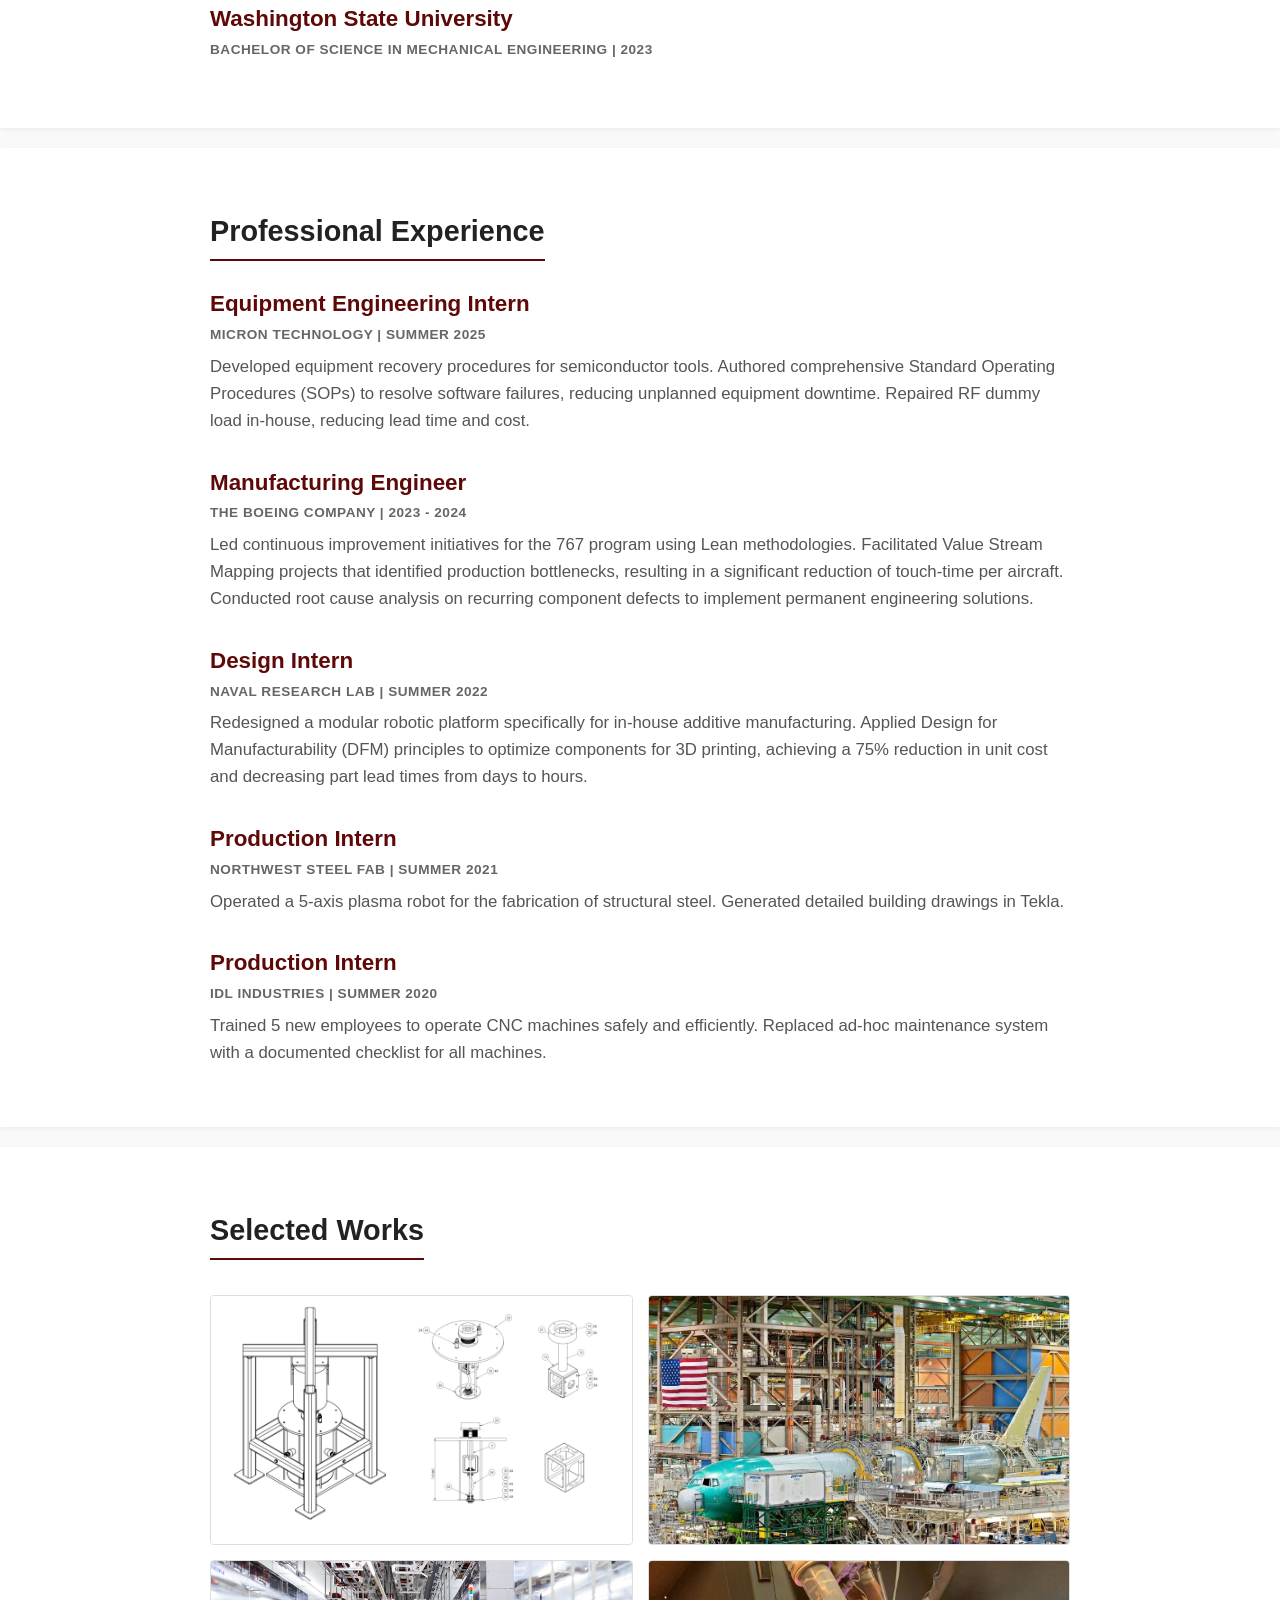
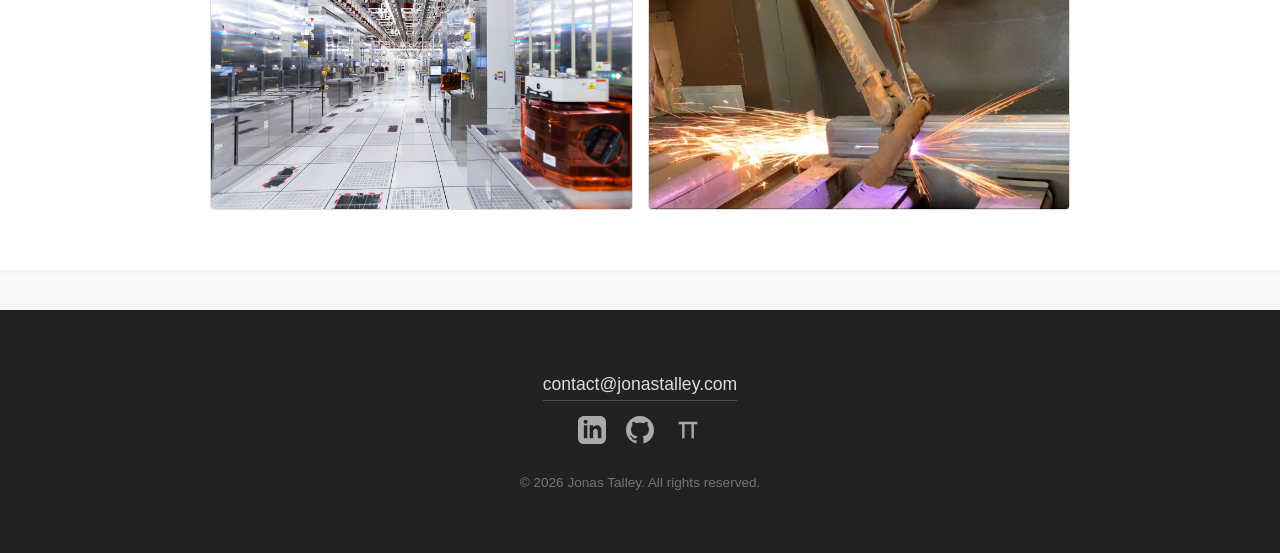
==== commit 5244f955: "easter egg fix" ====
--- a/index.html
+++ b/index.html
@@ -192,6 +192,12 @@
               <path d="M12 0c-6.626 0-12 5.373-12 12 0 5.302 3.438 9.8 8.207 11.387.599.111.793-.261.793-.577v-2.234c-3.338.726-4.033-1.416-4.033-1.416-.546-1.387-1.333-1.756-1.333-1.756-1.089-.745.083-.729.083-.729 1.205.084 1.839 1.237 1.839 1.237 1.07 1.834 2.807 1.304 3.492.997.107-.775.418-1.305.762-1.604-2.665-.305-5.467-1.334-5.467-5.931 0-1.311.469-2.381 1.236-3.221-.124-.303-.535-1.524.117-3.176 0 0 1.008-.322 3.301 1.23.957-.266 1.983-.399 3.003-.404 1.02.005 2.047.138 3.006.404 2.291-1.552 3.297-1.23 3.297-1.23.653 1.653.242 2.874.118 3.176.77.84 1.235 1.911 1.235 3.221 0 4.609-2.807 5.624-5.479 5.921.43.372.823 1.102.823 2.222v3.293c0 .319.192.694.801.576 4.765-1.589 8.199-6.086 8.199-11.386 0-6.627-5.373-12-12-12z"/>
             </svg>
           </a>
+
+          <a href="math/" aria-label="Math Practice">
+            <svg viewBox="0 0 24 24" class="icon">
+              <path d="M4 5v2h3v12h2V7h6v12h2V7h3V5H4z"/>
+            </svg>
+          </a>
         </div>
       </div>
 
